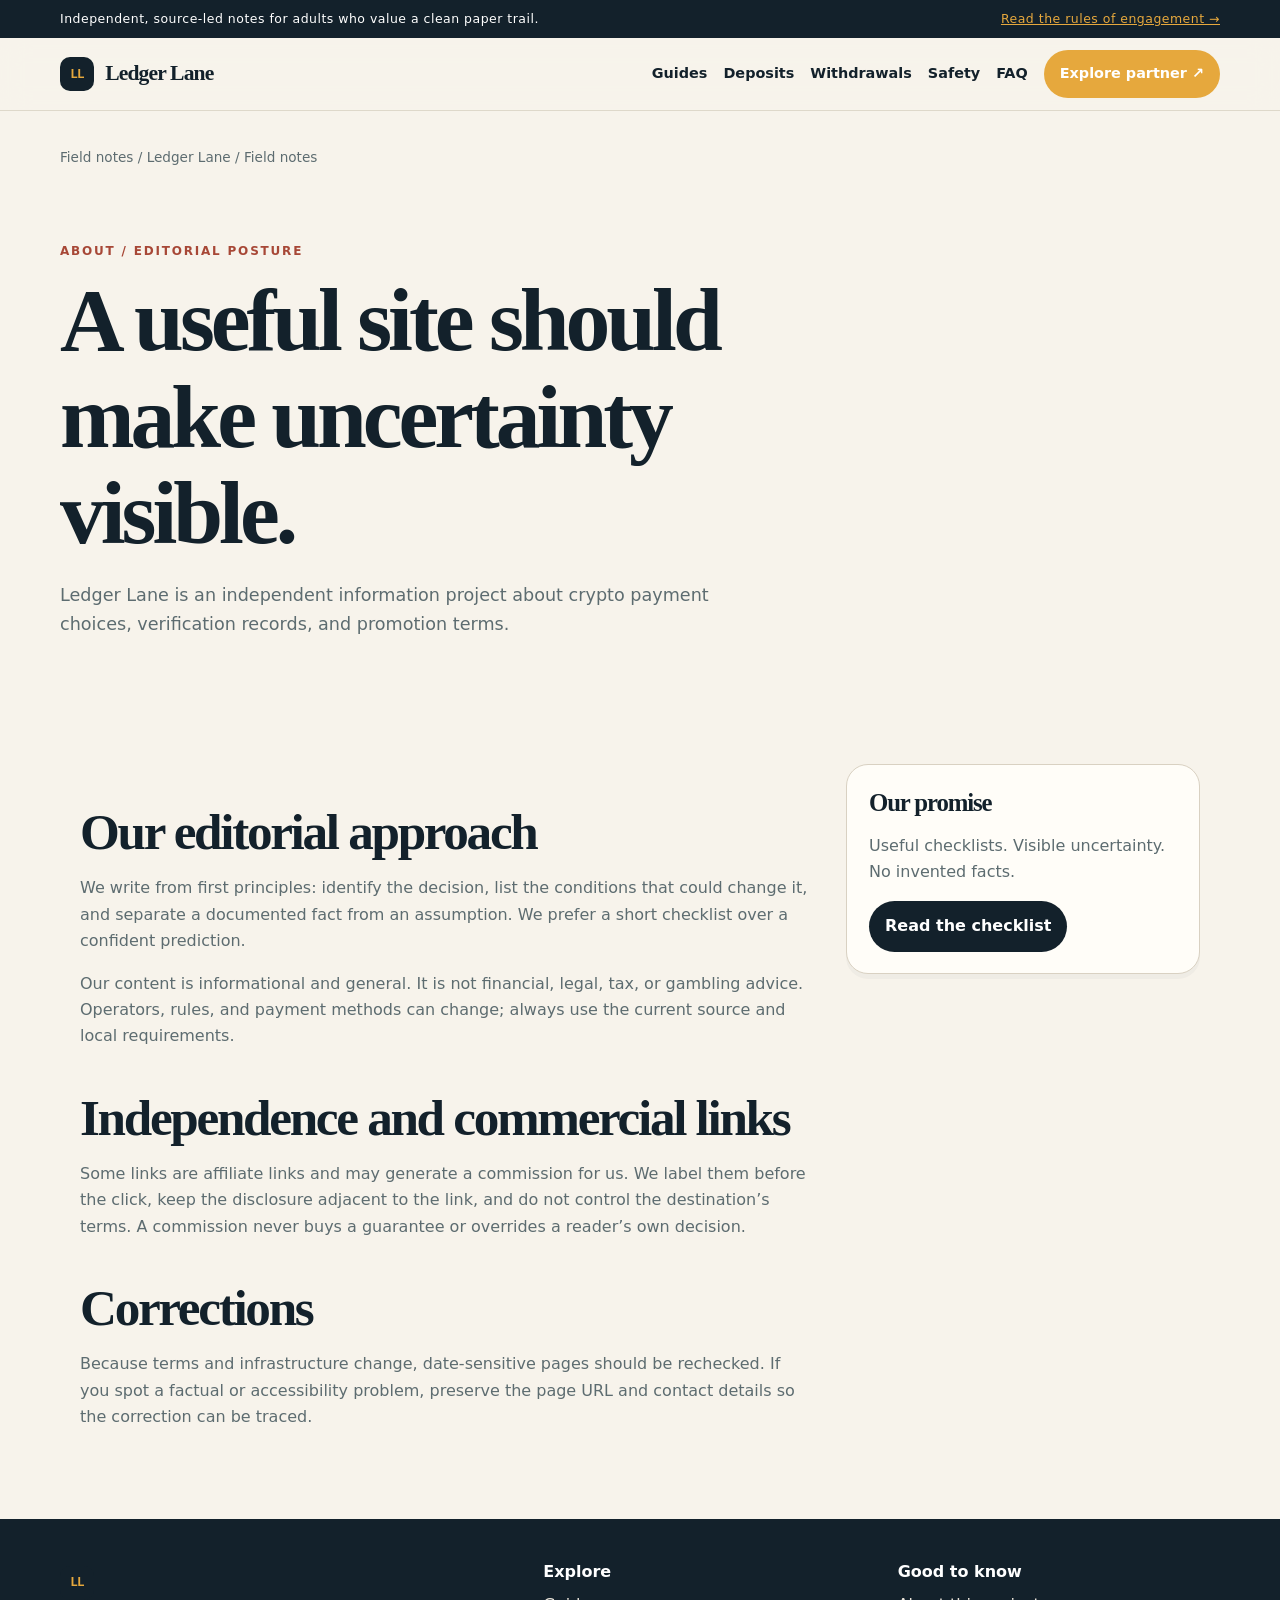
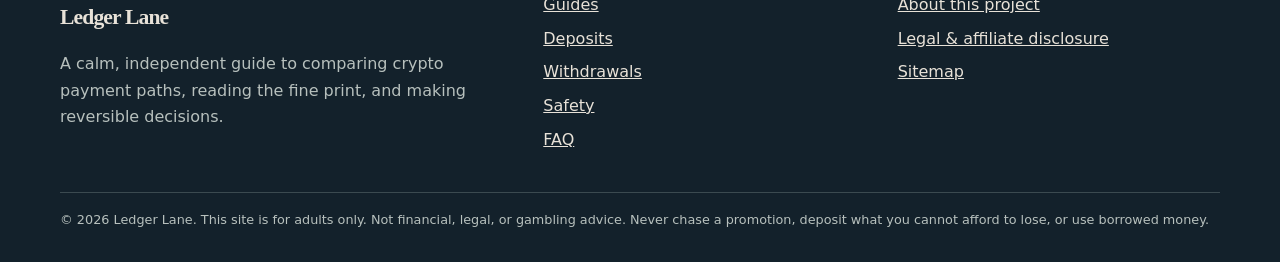
==== public/about.html @ 17e06f0a "Publish the Cycle 1 safety guide with verified static delivery Establish a reproducible, SEO-ready s" ====
<!doctype html><html lang="en"><head><meta charset="utf-8"><meta name="viewport" content="width=device-width, initial-scale=1"><title>About — Ledger Lane</title><meta name="description" content="Learn about Ledger Lane’s editorial approach, independence, and commitment to plain-language crypto payment guidance."><link rel="canonical" href="https://cycle-01.example/about.html"><meta property="og:title" content="About — Ledger Lane"><meta property="og:description" content="Learn about Ledger Lane’s editorial approach, independence, and commitment to plain-language crypto payment guidance."><meta property="og:url" content="https://cycle-01.example/about.html"><link rel="stylesheet" href="/styles.css"></head><body><a class="skip" href="#main">Skip to content</a><div class="topbar"><div class="shell"><span>Independent, source-led notes for adults who value a clean paper trail.</span><a href="/legal.html">Read the rules of engagement →</a></div></div><header class="nav"><div class="shell"><a class="brand" href="/"><span class="mark">LL</span>Ledger Lane</a><nav class="links" aria-label="Primary"><a href="/guides.html" >Guides</a><a href="/deposits.html" >Deposits</a><a href="/withdrawals.html" >Withdrawals</a><a href="/safety.html" >Safety</a><a href="/faq.html" >FAQ</a><a class="button gold" href="https://gamdom.com/r/csgo2026" rel="sponsored noopener" target="_blank">Explore partner ↗</a></nav></div></header><main id="main"><div class="shell"><p class="crumbs">Field notes / Ledger Lane / Field notes</p><section class="page-hero"><div class="eyebrow">About / editorial posture</div><h1>A useful site should make uncertainty visible.</h1><p>Ledger Lane is an independent information project about crypto payment choices, verification records, and promotion terms.</p></section><section class="section"><div class="shell two-col"><article class="prose"><h2>Our editorial approach</h2><p>We write from first principles: identify the decision, list the conditions that could change it, and separate a documented fact from an assumption. We prefer a short checklist over a confident prediction.</p><p>Our content is informational and general. It is not financial, legal, tax, or gambling advice. Operators, rules, and payment methods can change; always use the current source and local requirements.</p><h2>Independence and commercial links</h2><p>Some links are affiliate links and may generate a commission for us. We label them before the click, keep the disclosure adjacent to the link, and do not control the destination’s terms. A commission never buys a guarantee or overrides a reader’s own decision.</p><h2>Corrections</h2><p>Because terms and infrastructure change, date-sensitive pages should be rechecked. If you spot a factual or accessibility problem, preserve the page URL and contact details so the correction can be traced.</p></article><aside class="card"><h3>Our promise</h3><p>Useful checklists. Visible uncertainty. No invented facts.</p><a class="button" href="/guides.html">Read the checklist</a></aside></div></section></div></main><footer class="footer"><div class="shell"><div class="footer-grid"><div><a class="brand" href="/"><span class="mark">LL</span>Ledger Lane</a><p>A calm, independent guide to comparing crypto payment paths, reading the fine print, and making reversible decisions.</p></div><div><strong>Explore</strong><a href="/guides.html">Guides</a><a href="/deposits.html">Deposits</a><a href="/withdrawals.html">Withdrawals</a><a href="/safety.html">Safety</a><a href="/faq.html">FAQ</a></div><div><strong>Good to know</strong><a href="/about.html">About this project</a><a href="/legal.html">Legal &amp; affiliate disclosure</a><a href="/sitemap.xml">Sitemap</a></div></div><p class="fine">© 2026 Ledger Lane. This site is for adults only. Not financial, legal, or gambling advice. Never chase a promotion, deposit what you cannot afford to lose, or use borrowed money.</p></div></footer></body></html>
---- styles.css ----
:root{--ink:#13212b;--muted:#5d6c70;--paper:#f7f3eb;--card:#fffdf8;--gold:#e6a83d;--mint:#b8dfd0;--line:#d9d1c2;--danger:#a74736;--shadow:0 18px 50px rgba(19,33,43,.10);--radius:22px}*{box-sizing:border-box}html{scroll-behavior:smooth}body{margin:0;background:var(--paper);color:var(--ink);font-family:Inter,ui-sans-serif,system-ui,-apple-system,BlinkMacSystemFont,"Segoe UI",sans-serif;line-height:1.65}a{color:inherit}.skip{position:absolute;left:-9999px}.skip:focus{left:1rem;top:1rem;background:var(--ink);color:white;padding:.7rem 1rem;z-index:20}.shell{width:min(1160px,calc(100% - 2.5rem));margin:auto}.topbar{background:var(--ink);color:#fff}.topbar .shell{display:flex;justify-content:space-between;gap:1rem;padding:.55rem 0;font-size:.78rem;letter-spacing:.04em}.topbar a{color:var(--gold)}.nav{position:sticky;top:0;z-index:10;background:rgba(247,243,235,.92);backdrop-filter:blur(14px);border-bottom:1px solid rgba(217,209,194,.8)}.nav .shell{display:flex;align-items:center;justify-content:space-between;min-height:72px;gap:1rem}.brand{display:flex;align-items:center;gap:.7rem;text-decoration:none;font-family:Georgia,serif;font-weight:700;font-size:1.35rem;letter-spacing:-.04em}.mark{width:34px;height:34px;border-radius:10px;background:var(--ink);color:var(--gold);display:grid;place-items:center;font-family:ui-monospace,monospace;font-size:.8rem}.links{display:flex;flex-wrap:wrap;gap:1rem;align-items:center}.links a{text-decoration:none;font-size:.9rem;font-weight:650}.links a:hover{color:var(--danger)}.button{display:inline-flex;align-items:center;justify-content:center;background:var(--ink);color:#fff!important;padding:.75rem 1rem;border-radius:999px;text-decoration:none;font-weight:750;transition:transform .18s ease,box-shadow .18s ease}.button:hover{transform:translateY(-2px);box-shadow:0 8px 18px rgba(19,33,43,.18)}.button.gold{background:var(--gold);color:var(--ink)}.hero{padding:5.7rem 0 4.2rem;background:radial-gradient(circle at 84% 20%,rgba(184,223,208,.9),transparent 27%),linear-gradient(135deg,var(--paper),#fffdf8)}.hero-grid{display:grid;grid-template-columns:1.1fr .9fr;gap:3rem;align-items:center}.eyebrow{font-size:.75rem;text-transform:uppercase;letter-spacing:.15em;font-weight:800;color:var(--danger)}h1,h2,h3{font-family:Georgia,serif;line-height:1.08;letter-spacing:-.045em}h1{font-size:clamp(3rem,7vw,6.4rem);max-width:760px;margin:.6rem 0 1.2rem}h2{font-size:clamp(2rem,4vw,3.5rem);margin:.3rem 0 1rem}h3{font-size:1.55rem;margin:.2rem 0 .6rem}.lede{max-width:670px;font-size:1.18rem;color:var(--muted)}.hero-art{min-height:360px;position:relative;display:grid;place-items:center}.hero-art:before{content:"";position:absolute;inset:12% 2% 2% 12%;background:var(--mint);border-radius:45% 55% 32% 68% / 38% 32% 68% 62%;transform:rotate(-7deg);box-shadow:var(--shadow)}.orbit-art{position:absolute;inset:0;width:100%;height:100%;z-index:0;opacity:.98}.ledger{z-index:1}.ledger{position:relative;width:78%;padding:2rem;background:var(--card);border:1px solid var(--line);border-radius:18px;transform:rotate(5deg);box-shadow:var(--shadow)}.ledger:before{content:"CHECK / THEN CLICK";font:700 .68rem ui-monospace,monospace;letter-spacing:.12em;color:var(--danger)}.ledger strong{display:block;font:700 2.1rem/1.05 Georgia,serif;margin:1rem 0}.ledger small{color:var(--muted)}.section{padding:4.5rem 0}.section.alt{background:#ece6da}.section-head{display:flex;justify-content:space-between;gap:2rem;align-items:end;margin-bottom:2rem}.section-head p{max-width:530px;color:var(--muted)}.grid{display:grid;grid-template-columns:repeat(3,1fr);gap:1rem}.card{background:var(--card);border:1px solid var(--line);border-radius:var(--radius);padding:1.35rem;box-shadow:0 5px 0 rgba(19,33,43,.03)}.card p{color:var(--muted)}.card a{font-weight:750}.tag{display:inline-block;border-radius:99px;background:#e6f1ec;color:#255a4b;padding:.2rem .6rem;font-size:.75rem;font-weight:800}.steps{counter-reset:steps;display:grid;gap:1rem}.step{display:grid;grid-template-columns:52px 1fr;gap:1rem;align-items:start;background:var(--card);border:1px solid var(--line);border-radius:18px;padding:1.2rem}.step:before{counter-increment:steps;content:counter(steps,decimal-leading-zero);font:700 1.1rem ui-monospace,monospace;color:var(--danger)}.callout{padding:1.3rem 1.5rem;border-left:5px solid var(--gold);background:#fff5db;border-radius:0 16px 16px 0;margin:1.5rem 0}.callout strong{color:#80550b}.warning{border-left-color:var(--danger);background:#fbe9e2}.warning strong{color:var(--danger)}.prose{max-width:800px}.prose h2{margin-top:2.5rem}.prose h3{margin-top:2rem}.prose p,.prose li{color:var(--muted)}.prose li{margin:.45rem 0}.prose ul{padding-left:1.3rem}.faq details{background:var(--card);border:1px solid var(--line);border-radius:15px;padding:1rem 1.2rem;margin:.7rem 0}.faq summary{cursor:pointer;font-weight:800}.faq details p{color:var(--muted)}.footer{background:var(--ink);color:#fff;padding:2.5rem 0 1.2rem}.footer-grid{display:grid;grid-template-columns:1.4fr 1fr 1fr;gap:2rem}.footer a{display:block;margin:.45rem 0;color:#e8e2d8}.footer p{color:#b7c0bd}.fine{border-top:1px solid #3b4a50;margin-top:2rem;padding-top:1rem;font-size:.8rem;color:#b7c0bd}.affiliate{color:var(--gold)!important;font-weight:800}.crumbs{font-size:.85rem;color:var(--muted);padding:1.3rem 0 0}.page-hero{padding:3.8rem 0 2.2rem}.page-hero p{max-width:720px;color:var(--muted);font-size:1.1rem}.two-col{display:grid;grid-template-columns:1.35fr .65fr;gap:2rem;align-items:start}.toc{position:sticky;top:95px;background:var(--card);border:1px solid var(--line);border-radius:18px;padding:1.1rem}.toc a{display:block;padding:.4rem 0;color:var(--muted)}.stat{font:700 2.4rem Georgia,serif;color:var(--danger)}.quote{border-left:3px solid var(--gold);padding-left:1.2rem;font-size:1.15rem;color:var(--muted)}@media(max-width:800px){.topbar .shell{display:none}.nav .shell{align-items:flex-start;flex-direction:column;padding:.8rem 0}.links{gap:.7rem}.hero{padding:3.8rem 0 2.5rem}.hero-grid,.two-col,.grid,.footer-grid{grid-template-columns:1fr}.hero-art{min-height:280px}.toc{position:static}.section{padding:3rem 0}.section-head{display:block}}
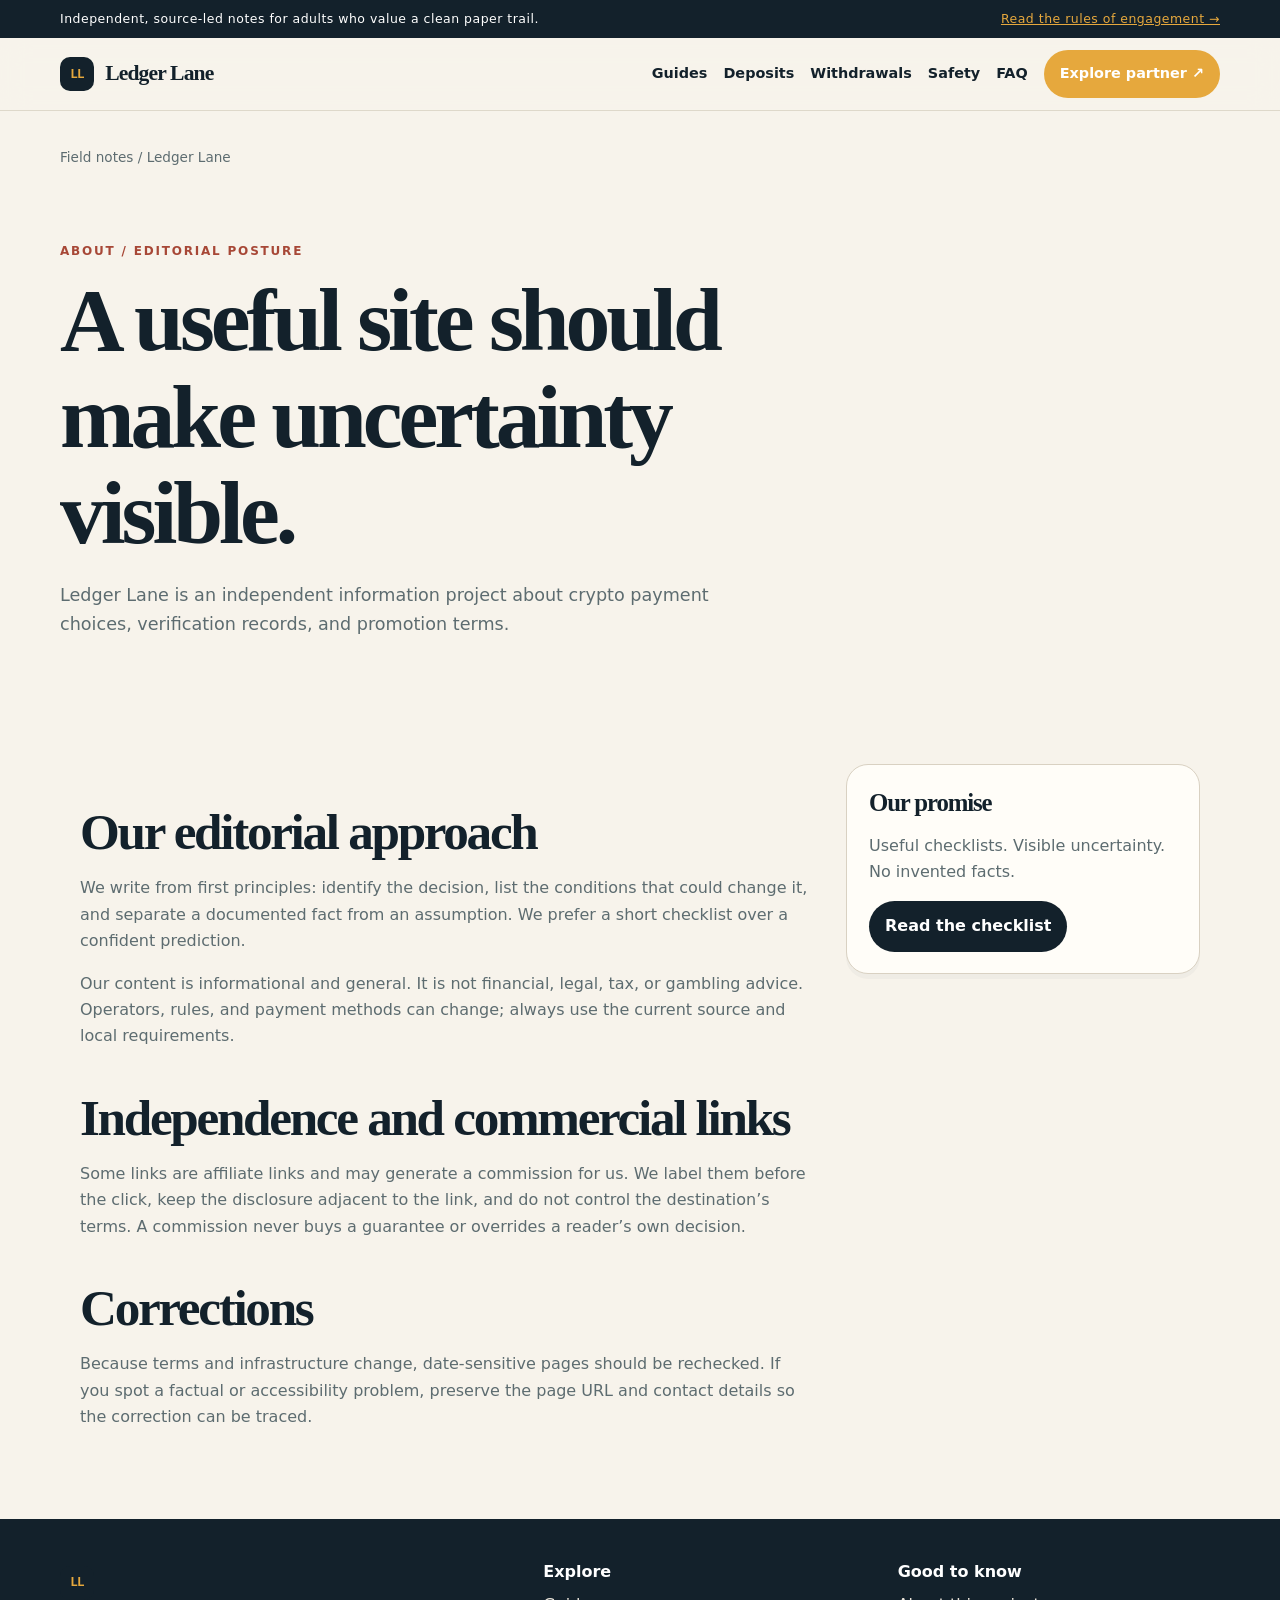
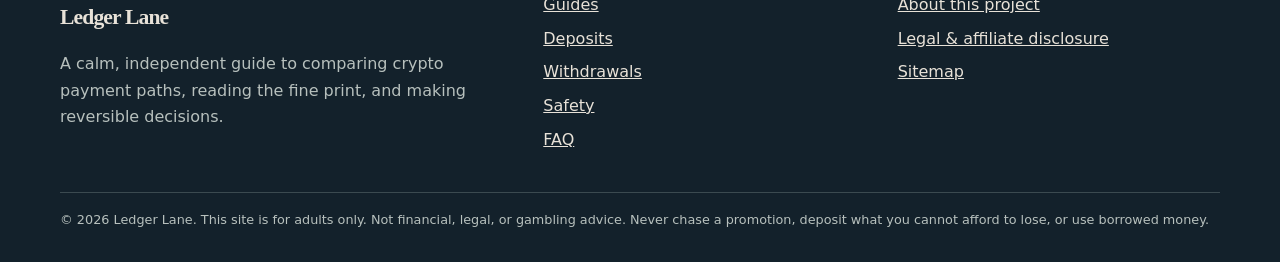
==== commit 5cf68dfb: "Drop the duplicated breadcrumb prefix on every page The default eyebrow already named the section, s" ====
--- a/public/about.html
+++ b/public/about.html
@@ -1 +1 @@
-<!doctype html><html lang="en"><head><meta charset="utf-8"><meta name="viewport" content="width=device-width, initial-scale=1"><title>About — Ledger Lane</title><meta name="description" content="Learn about Ledger Lane’s editorial approach, independence, and commitment to plain-language crypto payment guidance."><link rel="canonical" href="https://cycle-01.example/about.html"><meta property="og:title" content="About — Ledger Lane"><meta property="og:description" content="Learn about Ledger Lane’s editorial approach, independence, and commitment to plain-language crypto payment guidance."><meta property="og:url" content="https://cycle-01.example/about.html"><link rel="stylesheet" href="/styles.css"></head><body><a class="skip" href="#main">Skip to content</a><div class="topbar"><div class="shell"><span>Independent, source-led notes for adults who value a clean paper trail.</span><a href="/legal.html">Read the rules of engagement →</a></div></div><header class="nav"><div class="shell"><a class="brand" href="/"><span class="mark">LL</span>Ledger Lane</a><nav class="links" aria-label="Primary"><a href="/guides.html" >Guides</a><a href="/deposits.html" >Deposits</a><a href="/withdrawals.html" >Withdrawals</a><a href="/safety.html" >Safety</a><a href="/faq.html" >FAQ</a><a class="button gold" href="https://gamdom.com/r/csgo2026" rel="sponsored noopener" target="_blank">Explore partner ↗</a></nav></div></header><main id="main"><div class="shell"><p class="crumbs">Field notes / Ledger Lane / Field notes</p><section class="page-hero"><div class="eyebrow">About / editorial posture</div><h1>A useful site should make uncertainty visible.</h1><p>Ledger Lane is an independent information project about crypto payment choices, verification records, and promotion terms.</p></section><section class="section"><div class="shell two-col"><article class="prose"><h2>Our editorial approach</h2><p>We write from first principles: identify the decision, list the conditions that could change it, and separate a documented fact from an assumption. We prefer a short checklist over a confident prediction.</p><p>Our content is informational and general. It is not financial, legal, tax, or gambling advice. Operators, rules, and payment methods can change; always use the current source and local requirements.</p><h2>Independence and commercial links</h2><p>Some links are affiliate links and may generate a commission for us. We label them before the click, keep the disclosure adjacent to the link, and do not control the destination’s terms. A commission never buys a guarantee or overrides a reader’s own decision.</p><h2>Corrections</h2><p>Because terms and infrastructure change, date-sensitive pages should be rechecked. If you spot a factual or accessibility problem, preserve the page URL and contact details so the correction can be traced.</p></article><aside class="card"><h3>Our promise</h3><p>Useful checklists. Visible uncertainty. No invented facts.</p><a class="button" href="/guides.html">Read the checklist</a></aside></div></section></div></main><footer class="footer"><div class="shell"><div class="footer-grid"><div><a class="brand" href="/"><span class="mark">LL</span>Ledger Lane</a><p>A calm, independent guide to comparing crypto payment paths, reading the fine print, and making reversible decisions.</p></div><div><strong>Explore</strong><a href="/guides.html">Guides</a><a href="/deposits.html">Deposits</a><a href="/withdrawals.html">Withdrawals</a><a href="/safety.html">Safety</a><a href="/faq.html">FAQ</a></div><div><strong>Good to know</strong><a href="/about.html">About this project</a><a href="/legal.html">Legal &amp; affiliate disclosure</a><a href="/sitemap.xml">Sitemap</a></div></div><p class="fine">© 2026 Ledger Lane. This site is for adults only. Not financial, legal, or gambling advice. Never chase a promotion, deposit what you cannot afford to lose, or use borrowed money.</p></div></footer></body></html>+<!doctype html><html lang="en"><head><meta charset="utf-8"><meta name="viewport" content="width=device-width, initial-scale=1"><title>About — Ledger Lane</title><meta name="description" content="Learn about Ledger Lane’s editorial approach, independence, and commitment to plain-language crypto payment guidance."><link rel="canonical" href="https://ledger-lane.pages.dev/about"><meta property="og:type" content="website"><meta property="og:site_name" content="Ledger Lane"><meta property="og:title" content="About — Ledger Lane"><meta property="og:description" content="Learn about Ledger Lane’s editorial approach, independence, and commitment to plain-language crypto payment guidance."><meta property="og:url" content="https://ledger-lane.pages.dev/about"><meta name="twitter:card" content="summary"><meta name="robots" content="index,follow,max-image-preview:large"><link rel="stylesheet" href="/styles.css"></head><body><a class="skip" href="#main">Skip to content</a><div class="topbar"><div class="shell"><span>Independent, source-led notes for adults who value a clean paper trail.</span><a href="/legal">Read the rules of engagement →</a></div></div><header class="nav"><div class="shell"><a class="brand" href="/"><span class="mark">LL</span>Ledger Lane</a><nav class="links" aria-label="Primary"><a href="/guides" >Guides</a><a href="/deposits" >Deposits</a><a href="/withdrawals" >Withdrawals</a><a href="/safety" >Safety</a><a href="/faq" >FAQ</a><a class="button gold" href="https://gamdom.com/r/csgo2026" rel="sponsored noopener" target="_blank">Explore partner ↗</a></nav></div></header><main id="main"><div class="shell"><p class="crumbs">Field notes / Ledger Lane</p><section class="page-hero"><div class="eyebrow">About / editorial posture</div><h1>A useful site should make uncertainty visible.</h1><p>Ledger Lane is an independent information project about crypto payment choices, verification records, and promotion terms.</p></section><section class="section"><div class="shell two-col"><article class="prose"><h2>Our editorial approach</h2><p>We write from first principles: identify the decision, list the conditions that could change it, and separate a documented fact from an assumption. We prefer a short checklist over a confident prediction.</p><p>Our content is informational and general. It is not financial, legal, tax, or gambling advice. Operators, rules, and payment methods can change; always use the current source and local requirements.</p><h2>Independence and commercial links</h2><p>Some links are affiliate links and may generate a commission for us. We label them before the click, keep the disclosure adjacent to the link, and do not control the destination’s terms. A commission never buys a guarantee or overrides a reader’s own decision.</p><h2>Corrections</h2><p>Because terms and infrastructure change, date-sensitive pages should be rechecked. If you spot a factual or accessibility problem, preserve the page URL and contact details so the correction can be traced.</p></article><aside class="card"><h3>Our promise</h3><p>Useful checklists. Visible uncertainty. No invented facts.</p><a class="button" href="/guides">Read the checklist</a></aside></div></section></div></main><footer class="footer"><div class="shell"><div class="footer-grid"><div><a class="brand" href="/"><span class="mark">LL</span>Ledger Lane</a><p>A calm, independent guide to comparing crypto payment paths, reading the fine print, and making reversible decisions.</p></div><div><strong>Explore</strong><a href="/guides">Guides</a><a href="/deposits">Deposits</a><a href="/withdrawals">Withdrawals</a><a href="/safety">Safety</a><a href="/faq">FAQ</a></div><div><strong>Good to know</strong><a href="/about">About this project</a><a href="/legal">Legal &amp; affiliate disclosure</a><a href="/sitemap.xml">Sitemap</a></div></div><p class="fine">© 2026 Ledger Lane. This site is for adults only. Not financial, legal, or gambling advice. Never chase a promotion, deposit what you cannot afford to lose, or use borrowed money.</p></div></footer></body></html>
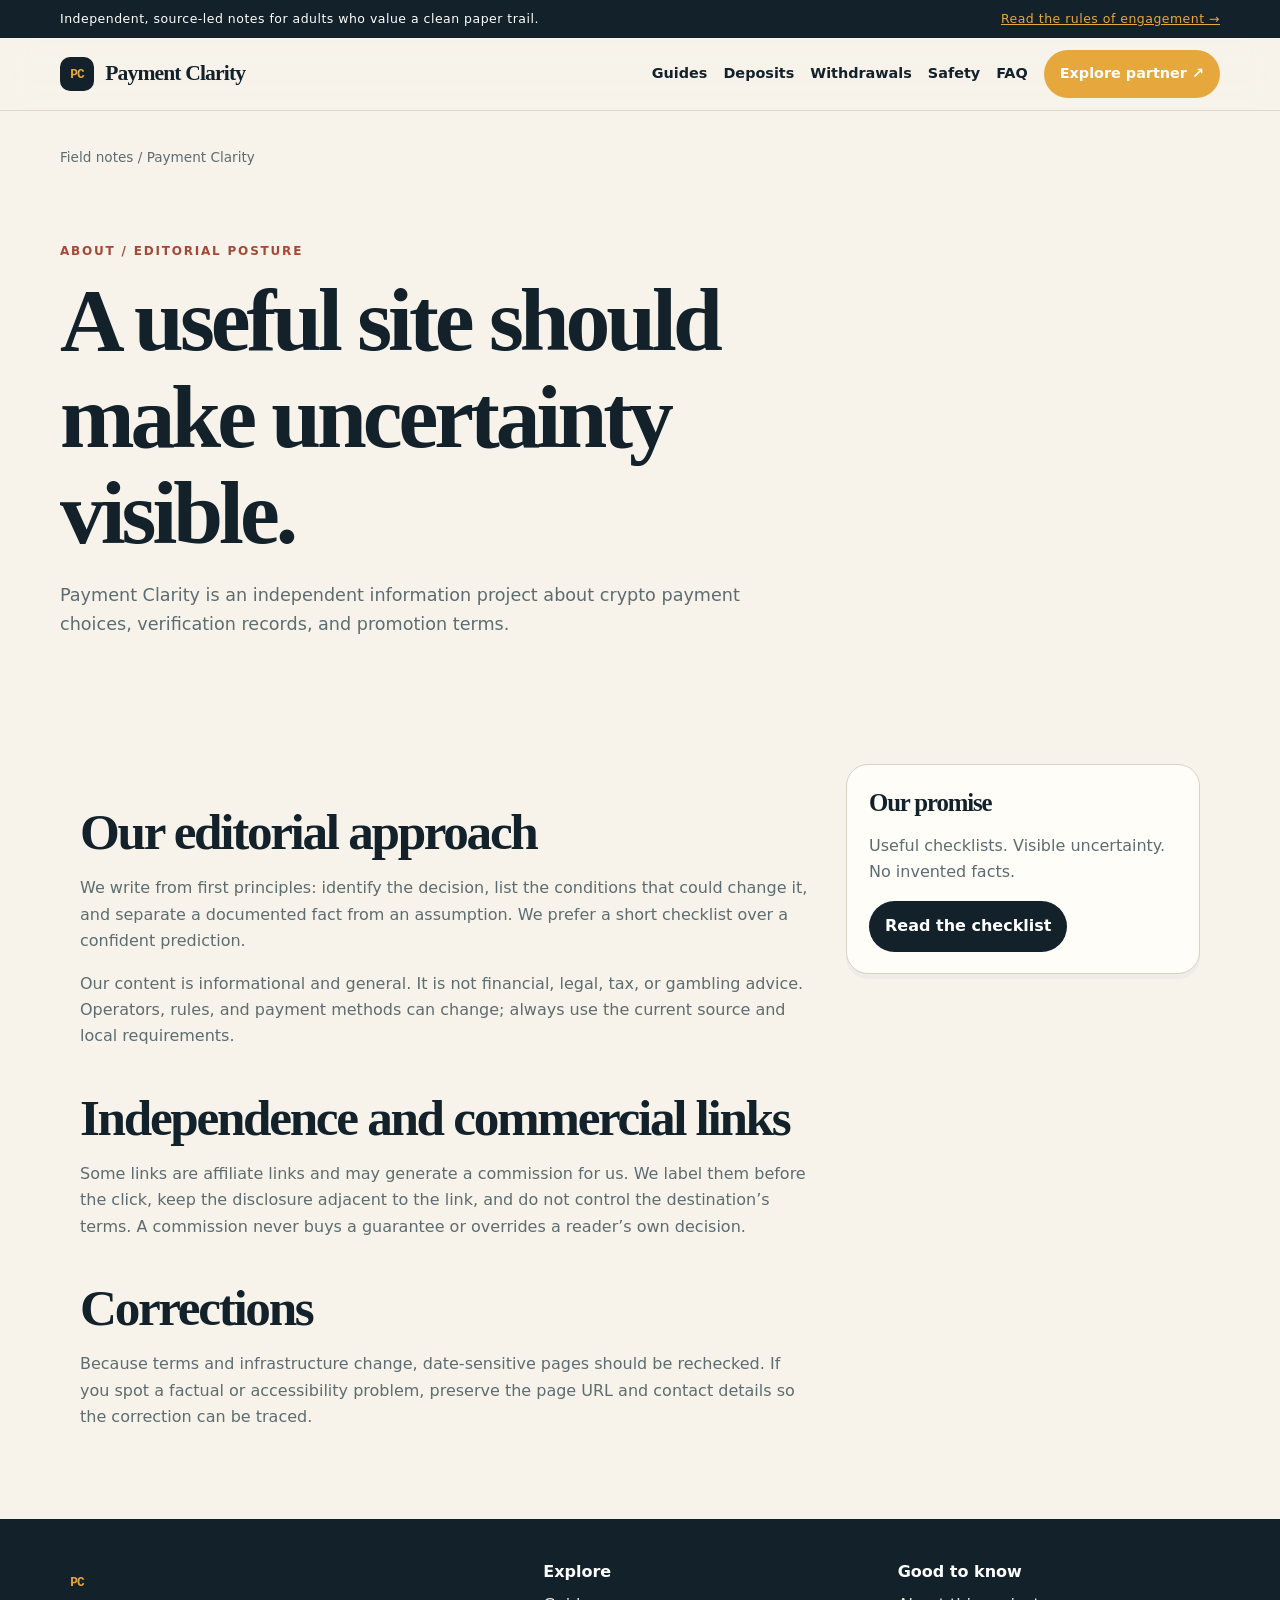
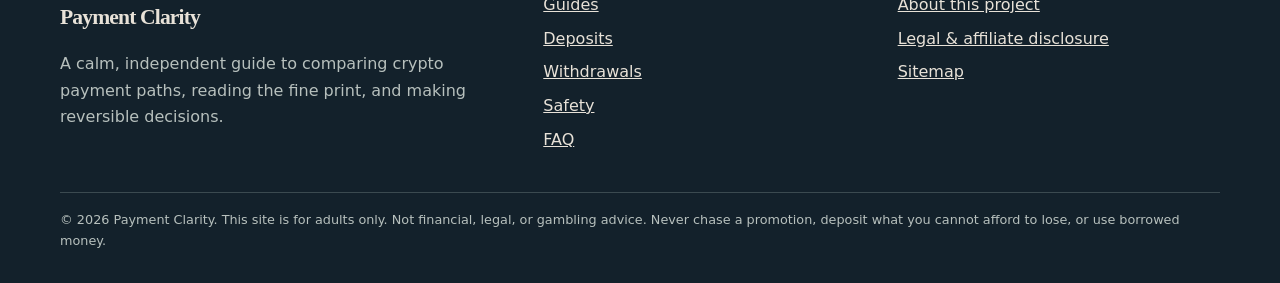
==== commit 1508e2bb: "Give the site its own project, identity and subdomain target The published site now lives in a dedic" ====
--- a/public/about.html
+++ b/public/about.html
@@ -1 +1 @@
-<!doctype html><html lang="en"><head><meta charset="utf-8"><meta name="viewport" content="width=device-width, initial-scale=1"><title>About — Ledger Lane</title><meta name="description" content="Learn about Ledger Lane’s editorial approach, independence, and commitment to plain-language crypto payment guidance."><link rel="canonical" href="https://ledger-lane.pages.dev/about"><meta property="og:type" content="website"><meta property="og:site_name" content="Ledger Lane"><meta property="og:title" content="About — Ledger Lane"><meta property="og:description" content="Learn about Ledger Lane’s editorial approach, independence, and commitment to plain-language crypto payment guidance."><meta property="og:url" content="https://ledger-lane.pages.dev/about"><meta name="twitter:card" content="summary"><meta name="robots" content="index,follow,max-image-preview:large"><link rel="stylesheet" href="/styles.css"></head><body><a class="skip" href="#main">Skip to content</a><div class="topbar"><div class="shell"><span>Independent, source-led notes for adults who value a clean paper trail.</span><a href="/legal">Read the rules of engagement →</a></div></div><header class="nav"><div class="shell"><a class="brand" href="/"><span class="mark">LL</span>Ledger Lane</a><nav class="links" aria-label="Primary"><a href="/guides" >Guides</a><a href="/deposits" >Deposits</a><a href="/withdrawals" >Withdrawals</a><a href="/safety" >Safety</a><a href="/faq" >FAQ</a><a class="button gold" href="https://gamdom.com/r/csgo2026" rel="sponsored noopener" target="_blank">Explore partner ↗</a></nav></div></header><main id="main"><div class="shell"><p class="crumbs">Field notes / Ledger Lane</p><section class="page-hero"><div class="eyebrow">About / editorial posture</div><h1>A useful site should make uncertainty visible.</h1><p>Ledger Lane is an independent information project about crypto payment choices, verification records, and promotion terms.</p></section><section class="section"><div class="shell two-col"><article class="prose"><h2>Our editorial approach</h2><p>We write from first principles: identify the decision, list the conditions that could change it, and separate a documented fact from an assumption. We prefer a short checklist over a confident prediction.</p><p>Our content is informational and general. It is not financial, legal, tax, or gambling advice. Operators, rules, and payment methods can change; always use the current source and local requirements.</p><h2>Independence and commercial links</h2><p>Some links are affiliate links and may generate a commission for us. We label them before the click, keep the disclosure adjacent to the link, and do not control the destination’s terms. A commission never buys a guarantee or overrides a reader’s own decision.</p><h2>Corrections</h2><p>Because terms and infrastructure change, date-sensitive pages should be rechecked. If you spot a factual or accessibility problem, preserve the page URL and contact details so the correction can be traced.</p></article><aside class="card"><h3>Our promise</h3><p>Useful checklists. Visible uncertainty. No invented facts.</p><a class="button" href="/guides">Read the checklist</a></aside></div></section></div></main><footer class="footer"><div class="shell"><div class="footer-grid"><div><a class="brand" href="/"><span class="mark">LL</span>Ledger Lane</a><p>A calm, independent guide to comparing crypto payment paths, reading the fine print, and making reversible decisions.</p></div><div><strong>Explore</strong><a href="/guides">Guides</a><a href="/deposits">Deposits</a><a href="/withdrawals">Withdrawals</a><a href="/safety">Safety</a><a href="/faq">FAQ</a></div><div><strong>Good to know</strong><a href="/about">About this project</a><a href="/legal">Legal &amp; affiliate disclosure</a><a href="/sitemap.xml">Sitemap</a></div></div><p class="fine">© 2026 Ledger Lane. This site is for adults only. Not financial, legal, or gambling advice. Never chase a promotion, deposit what you cannot afford to lose, or use borrowed money.</p></div></footer></body></html>+<!doctype html><html lang="en"><head><meta charset="utf-8"><meta name="viewport" content="width=device-width, initial-scale=1"><title>About — Payment Clarity</title><meta name="description" content="Learn about Payment Clarity’s editorial approach, independence, and commitment to plain-language crypto payment guidance."><link rel="canonical" href="https://paymentclarity.pages.dev/about"><meta property="og:type" content="website"><meta property="og:site_name" content="Payment Clarity"><meta property="og:title" content="About — Payment Clarity"><meta property="og:description" content="Learn about Payment Clarity’s editorial approach, independence, and commitment to plain-language crypto payment guidance."><meta property="og:url" content="https://paymentclarity.pages.dev/about"><meta name="twitter:card" content="summary"><meta name="robots" content="index,follow,max-image-preview:large"><link rel="stylesheet" href="/styles.css"></head><body><a class="skip" href="#main">Skip to content</a><div class="topbar"><div class="shell"><span>Independent, source-led notes for adults who value a clean paper trail.</span><a href="/legal">Read the rules of engagement →</a></div></div><header class="nav"><div class="shell"><a class="brand" href="/"><span class="mark">PC</span>Payment Clarity</a><nav class="links" aria-label="Primary"><a href="/guides" >Guides</a><a href="/deposits" >Deposits</a><a href="/withdrawals" >Withdrawals</a><a href="/safety" >Safety</a><a href="/faq" >FAQ</a><a class="button gold" href="https://gamdom.com/r/csgo2026" rel="sponsored noopener" target="_blank">Explore partner ↗</a></nav></div></header><main id="main"><div class="shell"><p class="crumbs">Field notes / Payment Clarity</p><section class="page-hero"><div class="eyebrow">About / editorial posture</div><h1>A useful site should make uncertainty visible.</h1><p>Payment Clarity is an independent information project about crypto payment choices, verification records, and promotion terms.</p></section><section class="section"><div class="shell two-col"><article class="prose"><h2>Our editorial approach</h2><p>We write from first principles: identify the decision, list the conditions that could change it, and separate a documented fact from an assumption. We prefer a short checklist over a confident prediction.</p><p>Our content is informational and general. It is not financial, legal, tax, or gambling advice. Operators, rules, and payment methods can change; always use the current source and local requirements.</p><h2>Independence and commercial links</h2><p>Some links are affiliate links and may generate a commission for us. We label them before the click, keep the disclosure adjacent to the link, and do not control the destination’s terms. A commission never buys a guarantee or overrides a reader’s own decision.</p><h2>Corrections</h2><p>Because terms and infrastructure change, date-sensitive pages should be rechecked. If you spot a factual or accessibility problem, preserve the page URL and contact details so the correction can be traced.</p></article><aside class="card"><h3>Our promise</h3><p>Useful checklists. Visible uncertainty. No invented facts.</p><a class="button" href="/guides">Read the checklist</a></aside></div></section></div></main><footer class="footer"><div class="shell"><div class="footer-grid"><div><a class="brand" href="/"><span class="mark">PC</span>Payment Clarity</a><p>A calm, independent guide to comparing crypto payment paths, reading the fine print, and making reversible decisions.</p></div><div><strong>Explore</strong><a href="/guides">Guides</a><a href="/deposits">Deposits</a><a href="/withdrawals">Withdrawals</a><a href="/safety">Safety</a><a href="/faq">FAQ</a></div><div><strong>Good to know</strong><a href="/about">About this project</a><a href="/legal">Legal &amp; affiliate disclosure</a><a href="/sitemap.xml">Sitemap</a></div></div><p class="fine">© 2026 Payment Clarity. This site is for adults only. Not financial, legal, or gambling advice. Never chase a promotion, deposit what you cannot afford to lose, or use borrowed money.</p></div></footer></body></html>
